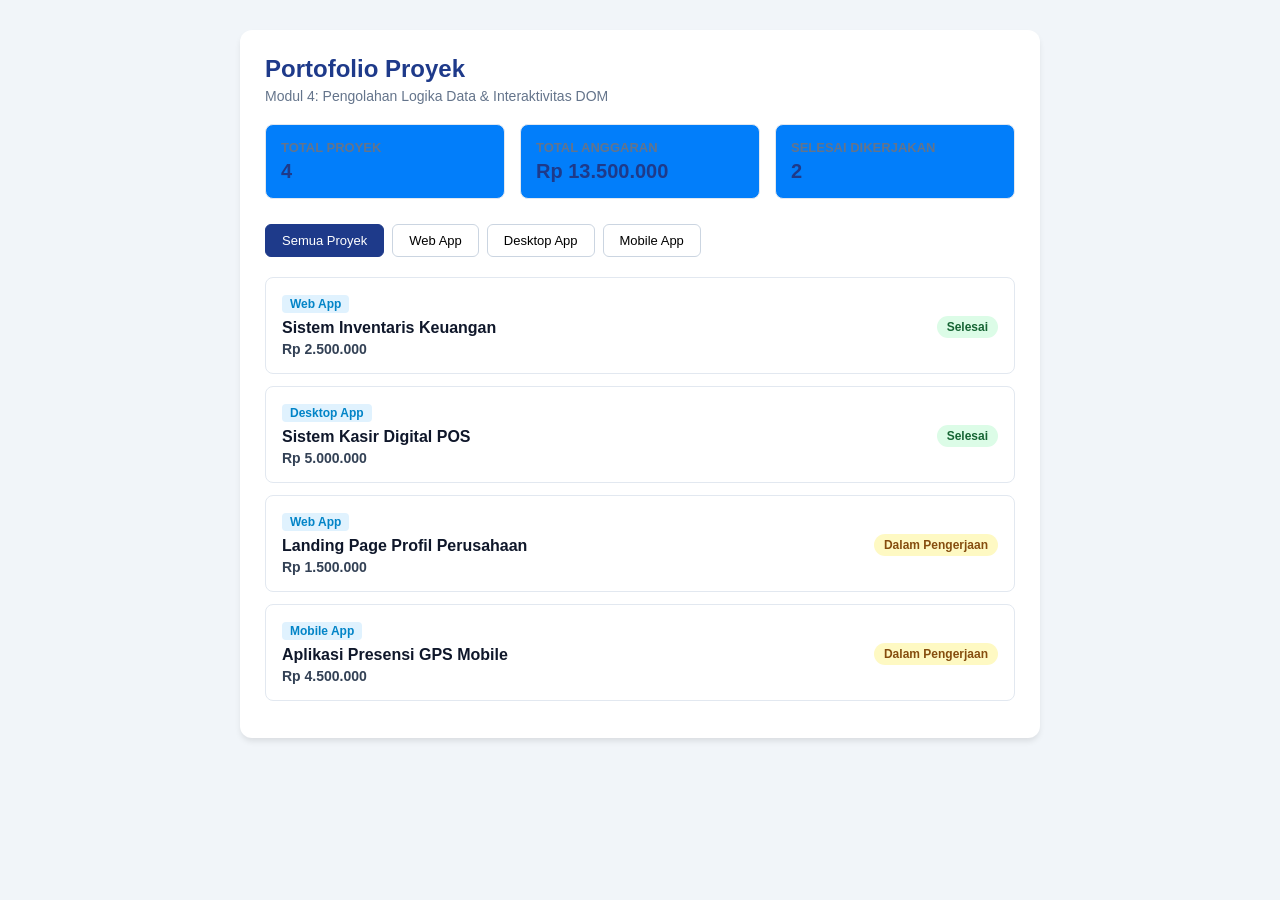
==== pertemuan4/index.html @ 48ae0922 "menyelesaikan praktik modul 4 logika javascript dan integrasi DOM" ====
<!doctype html>
<html lang="id">
  <head>
    <meta charset="UTF-8" />
    <meta name="viewport" content="width=device-width, initial-scale=1.0" />
    <title>Dashboard Portofolio Proyek - Modul 4</title>
    <style>
      * {
        box-sizing: border-box;
        margin: 0;
        padding: 0;
        font-family: "Segoe UI", Tahoma, Geneva, sans-serif;
      }
      body {
        background-color: #f1f5f9;
        color: #0f172a;
        padding: 30px 15px;
      }
      .container {
        max-width: 800px;
        margin: 0 auto;
        background: #ffffff;
        border-radius: 12px;
        padding: 25px;
        box-shadow: 0 4px 6px -1px rgba(0, 0, 0, 0.1);
      }
      h1 {
        color: #1e3a8a;
        font-size: 24px;
        margin-bottom: 5px;
      }
      p.subtitle {
        color: #64748b;
        margin-bottom: 20px;
        font-size: 14px;
      }
      .stats-grid {
        display: grid;
        grid-template-columns: repeat(auto-fit, minmax(200px, 1fr));
        gap: 15px;
        margin-bottom: 25px;
      }
      .stat-card {
        background: #027efa;
        border: 1px solid #e2e8f0;
        border-radius: 8px;
        padding: 15px;
        textalign: center;
      }
      .stat-card h3 {
        font-size: 13px;
        color: #64748b;
        text-transform: uppercase;
        margin-bottom: 5px;
      }
      .stat-card p {
        font-size: 20px;
        font-weight: bold;
        color: #1e3a8a;
      }
      .filter-group {
        display: flex;
        gap: 8px;
        margin-bottom: 20px;
        flex-wrap: wrap;
      }
      .btn-filter {
        padding: 8px 16px;
        border: 1px solid #cbd5e1;
        background: #ffffff;
        border-radius: 6px;
        cursor: pointer;
        font-size: 13px;
        font-weight: 500;
        transition: all 0.2s;
      }
      .btn-filter.active,
      .btn-filter:hover {
        background: #1e3a8a;
        color: #ffffff;
        border-color: #1e3a8a;
      }
      .project-card {
        border: 1px solid #e2e8f0;
        border-radius: 8px;
        padding: 16px;
        margin-bottom: 12px;
        display: flex;
        justify-content: space-between;
        align-items: center;
        background: #ffffff;
        transition: transform 0.15s ease;
      }
      .project-card:hover {
        transform: translateY(-2px);
        box-shadow: 0 4px 6px rgba(0, 0, 0, 0.05);
      }
      .project-info h4 {
        font-size: 16px;
        color: #0f172a;
        margin-bottom: 4px;
      }
      .project-category {
        display: inline-block;
        font-size: 12px;
        color: #0284c7;
        background: #e0f2fe;
        padding: 2px 8px;
        border-radius: 4px;
        margin-bottom: 6px;
        font-weight: 600;
      }
      .project-budget {
        font-size: 14px;
        color: #334155;
        font-weight: 600;
      }
      .badge {
        padding: 4px 10px;
        border-radius: 20px;
        font-size: 12px;
        font-weight: 600;
      }
      .badge-success {
        background: #dcfce7;
        color: #166534;
      }
      .badge-pending {
        background: #fef9c3;
        color: #854d0e;
      }
    </style>
  </head>
  <body>
    <div class="container">
      <h1>Portofolio Proyek</h1>
      <p class="subtitle">
        Modul 4: Pengolahan Logika Data & Interaktivitas DOM
      </p>
      <!-- Kartu Ringkasan Statistik -->
      <div class="stats-grid">
        <div class="stat-card">
          <h3>Total Proyek</h3>
          <p id="stat-total-projects">0</p>
        </div>
        <div class="stat-card">
          <h3>Total Anggaran</h3>
          <p id="stat-total-budget">Rp 0</p>
        </div>
        <div class="stat-card">
          <h3>Selesai Dikerjakan</h3>
          <p id="stat-completed-projects">0</p>
        </div>
      </div>
      <!-- Tombol Filter Kategori -->
      <div class="filter-group">
        <button class="btn-filter active" data-category="Semua">
          Semua Proyek
        </button>
        <button class="btn-filter" data-category="Web App">Web App</button>
        <button class="btn-filter" data-category="Desktop App">
          Desktop App
        </button>
        <button class="btn-filter" data-category="Mobile App">
          Mobile App
        </button>
      </div>
      <!-- Kontainer Daftar Proyek -->
      <div id="project-list"></div>
    </div>
    <script src="main.js"></script>
  </body>
</html>
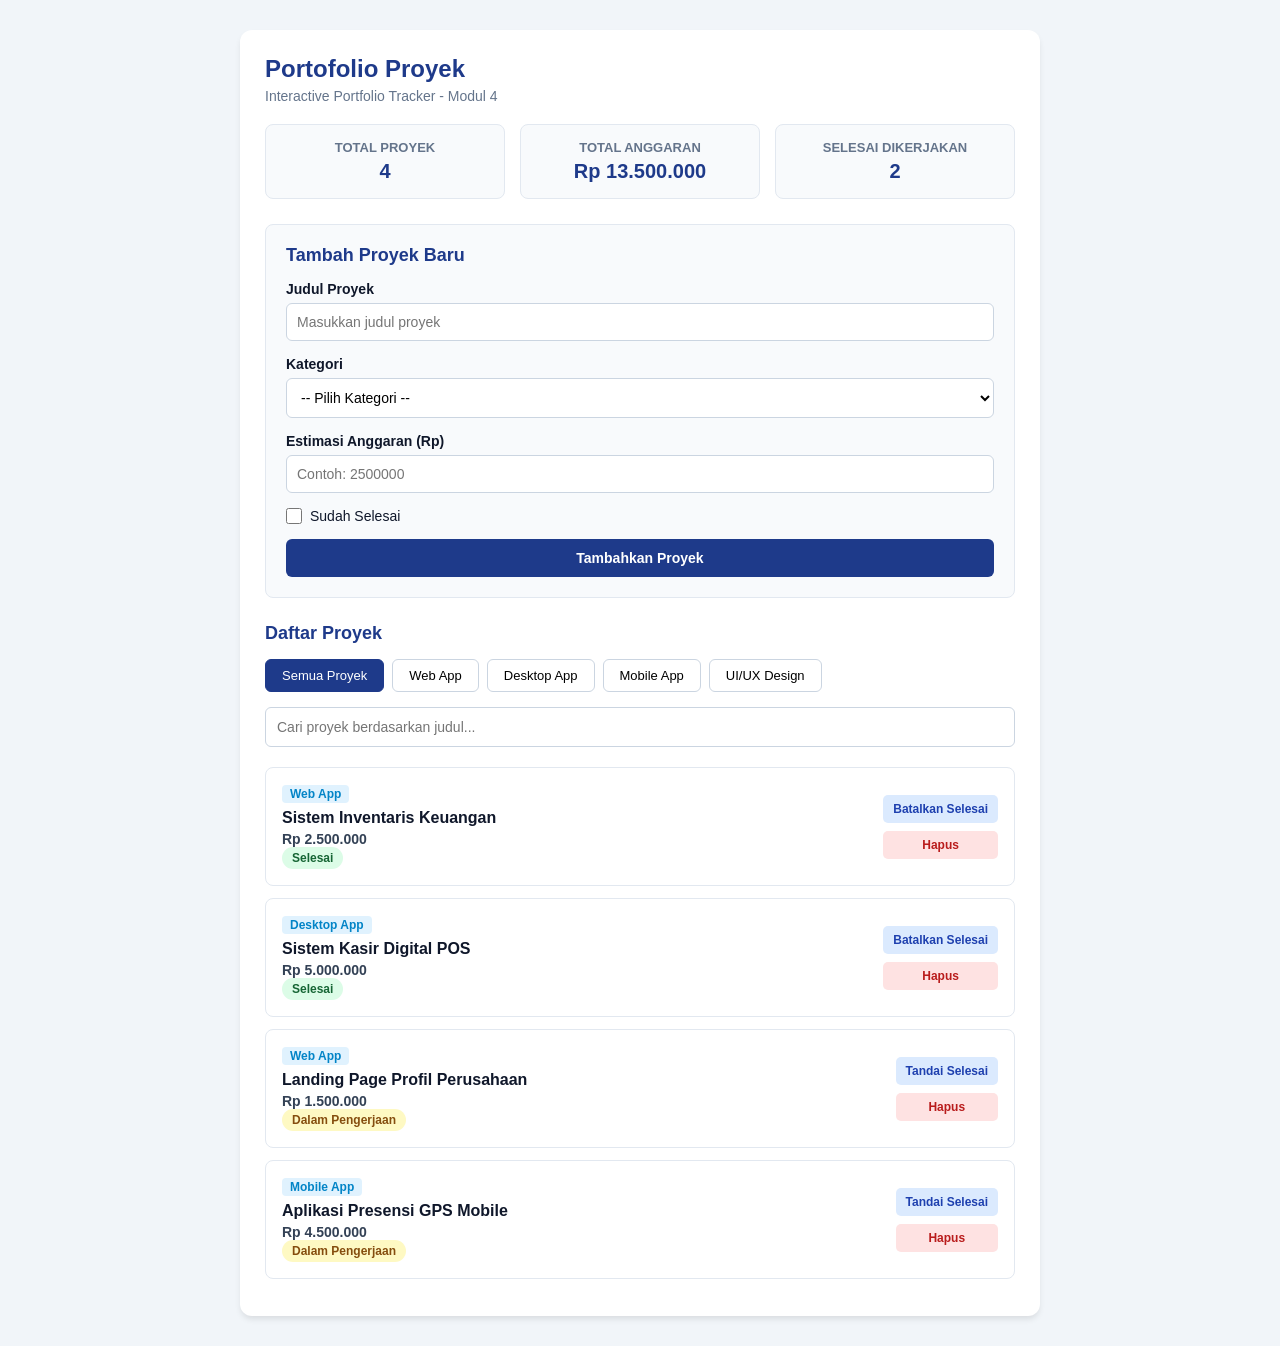
==== commit 7333c542: "pertemuan-4" ====
--- a/pertemuan4/index.html
+++ b/pertemuan4/index.html
@@ -3,7 +3,8 @@
   <head>
     <meta charset="UTF-8" />
     <meta name="viewport" content="width=device-width, initial-scale=1.0" />
-    <title>Dashboard Portofolio Proyek - Modul 4</title>
+    <title>Interactive Portfolio Tracker</title>
+
     <style>
       * {
         box-sizing: border-box;
@@ -11,11 +12,13 @@
         padding: 0;
         font-family: "Segoe UI", Tahoma, Geneva, sans-serif;
       }
+
       body {
         background-color: #f1f5f9;
         color: #0f172a;
         padding: 30px 15px;
       }
+
       .container {
         max-width: 800px;
         margin: 0 auto;
@@ -24,46 +27,124 @@
         padding: 25px;
         box-shadow: 0 4px 6px -1px rgba(0, 0, 0, 0.1);
       }
+
       h1 {
         color: #1e3a8a;
         font-size: 24px;
         margin-bottom: 5px;
       }
-      p.subtitle {
+
+      .subtitle {
         color: #64748b;
         margin-bottom: 20px;
         font-size: 14px;
       }
+
+      h2 {
+        font-size: 18px;
+        color: #1e3a8a;
+        margin-bottom: 15px;
+      }
+
       .stats-grid {
         display: grid;
-        grid-template-columns: repeat(auto-fit, minmax(200px, 1fr));
+        grid-template-columns: repeat(auto-fit, minmax(180px, 1fr));
         gap: 15px;
         margin-bottom: 25px;
       }
+
       .stat-card {
-        background: #027efa;
+        background: #f8fafc;
         border: 1px solid #e2e8f0;
         border-radius: 8px;
         padding: 15px;
-        textalign: center;
-      }
+        text-align: center;
+      }
+
       .stat-card h3 {
         font-size: 13px;
         color: #64748b;
         text-transform: uppercase;
         margin-bottom: 5px;
       }
+
       .stat-card p {
         font-size: 20px;
         font-weight: bold;
         color: #1e3a8a;
       }
+
+      .form-section {
+        background: #f8fafc;
+        border: 1px solid #e2e8f0;
+        border-radius: 8px;
+        padding: 20px;
+        margin-bottom: 25px;
+      }
+
+      .form-group {
+        margin-bottom: 15px;
+      }
+
+      .form-group label {
+        display: block;
+        margin-bottom: 6px;
+        font-size: 14px;
+        font-weight: 600;
+      }
+
+      .form-group input,
+      .form-group select {
+        width: 100%;
+        padding: 10px;
+        border: 1px solid #cbd5e1;
+        border-radius: 6px;
+        font-size: 14px;
+        background: #ffffff;
+      }
+
+      .form-group input:focus,
+      .form-group select:focus {
+        outline: 2px solid #93c5fd;
+        border-color: #2563eb;
+      }
+
+      .checkbox-group {
+        display: flex;
+        align-items: center;
+        gap: 8px;
+        margin-bottom: 15px;
+        font-size: 14px;
+      }
+
+      .checkbox-group input {
+        width: 16px;
+        height: 16px;
+      }
+
+      .btn-primary {
+        width: 100%;
+        padding: 11px;
+        background: #1e3a8a;
+        color: white;
+        border: none;
+        border-radius: 6px;
+        font-size: 14px;
+        font-weight: 600;
+        cursor: pointer;
+      }
+
+      .btn-primary:hover {
+        background: #1d4ed8;
+      }
+
       .filter-group {
         display: flex;
         gap: 8px;
-        margin-bottom: 20px;
+        margin-bottom: 15px;
         flex-wrap: wrap;
       }
+
       .btn-filter {
         padding: 8px 16px;
         border: 1px solid #cbd5e1;
@@ -74,12 +155,26 @@
         font-weight: 500;
         transition: all 0.2s;
       }
+
       .btn-filter.active,
       .btn-filter:hover {
         background: #1e3a8a;
         color: #ffffff;
         border-color: #1e3a8a;
       }
+
+      .search-group {
+        margin-bottom: 20px;
+      }
+
+      .search-group input {
+        width: 100%;
+        padding: 11px;
+        border: 1px solid #cbd5e1;
+        border-radius: 6px;
+        font-size: 14px;
+      }
+
       .project-card {
         border: 1px solid #e2e8f0;
         border-radius: 8px;
@@ -88,18 +183,27 @@
         display: flex;
         justify-content: space-between;
         align-items: center;
+        gap: 15px;
         background: #ffffff;
         transition: transform 0.15s ease;
       }
+
       .project-card:hover {
         transform: translateY(-2px);
         box-shadow: 0 4px 6px rgba(0, 0, 0, 0.05);
       }
+
+      .project-info {
+        min-width: 0;
+      }
+
       .project-info h4 {
         font-size: 16px;
         color: #0f172a;
         margin-bottom: 4px;
-      }
+        overflow-wrap: anywhere;
+      }
+
       .project-category {
         display: inline-block;
         font-size: 12px;
@@ -110,64 +214,190 @@
         margin-bottom: 6px;
         font-weight: 600;
       }
+
       .project-budget {
         font-size: 14px;
         color: #334155;
         font-weight: 600;
       }
+
       .badge {
+        display: inline-block;
         padding: 4px 10px;
         border-radius: 20px;
         font-size: 12px;
         font-weight: 600;
-      }
+        white-space: nowrap;
+      }
+
       .badge-success {
         background: #dcfce7;
         color: #166534;
       }
+
       .badge-pending {
         background: #fef9c3;
         color: #854d0e;
       }
+
+      .project-actions {
+        display: flex;
+        flex-direction: column;
+        gap: 8px;
+        flex-shrink: 0;
+      }
+
+      .btn-action {
+        padding: 7px 10px;
+        border: none;
+        border-radius: 5px;
+        cursor: pointer;
+        font-size: 12px;
+        font-weight: 600;
+      }
+
+      .btn-status {
+        background: #dbeafe;
+        color: #1e40af;
+      }
+
+      .btn-delete {
+        background: #fee2e2;
+        color: #b91c1c;
+      }
+
+      .empty-message {
+        text-align: center;
+        color: #64748b;
+        padding: 20px;
+      }
+
+      @media (max-width: 480px) {
+        .container {
+          padding: 18px;
+        }
+
+        .project-card {
+          align-items: flex-start;
+        }
+
+        .project-actions {
+          max-width: 115px;
+        }
+
+        .btn-filter {
+          padding: 8px 10px;
+        }
+      }
     </style>
   </head>
+
   <body>
     <div class="container">
       <h1>Portofolio Proyek</h1>
-      <p class="subtitle">
-        Modul 4: Pengolahan Logika Data & Interaktivitas DOM
-      </p>
+      <p class="subtitle">Interactive Portfolio Tracker - Modul 4</p>
+
       <!-- Kartu Ringkasan Statistik -->
       <div class="stats-grid">
         <div class="stat-card">
           <h3>Total Proyek</h3>
           <p id="stat-total-projects">0</p>
         </div>
+
         <div class="stat-card">
           <h3>Total Anggaran</h3>
           <p id="stat-total-budget">Rp 0</p>
         </div>
+
         <div class="stat-card">
           <h3>Selesai Dikerjakan</h3>
           <p id="stat-completed-projects">0</p>
         </div>
       </div>
-      <!-- Tombol Filter Kategori -->
+
+      <!-- Form Input Proyek Dinamis -->
+      <section class="form-section">
+        <h2>Tambah Proyek Baru</h2>
+
+        <form id="project-form">
+          <div class="form-group">
+            <label for="project-title">Judul Proyek</label>
+            <input
+              type="text"
+              id="project-title"
+              placeholder="Masukkan judul proyek"
+              required />
+          </div>
+
+          <div class="form-group">
+            <label for="project-category">Kategori</label>
+            <select id="project-category" required>
+              <option value="">-- Pilih Kategori --</option>
+              <option value="Web App">Web App</option>
+              <option value="Mobile App">Mobile App</option>
+              <option value="Desktop App">Desktop App</option>
+              <option value="UI/UX Design">UI/UX Design</option>
+            </select>
+          </div>
+
+          <div class="form-group">
+            <label for="project-budget">Estimasi Anggaran (Rp)</label>
+            <input
+              type="number"
+              id="project-budget"
+              placeholder="Contoh: 2500000"
+              min="1"
+              step="1"
+              required />
+          </div>
+
+          <div class="checkbox-group">
+            <input type="checkbox" id="project-completed" />
+            <label for="project-completed">Sudah Selesai</label>
+          </div>
+
+          <button type="submit" class="btn-primary">Tambahkan Proyek</button>
+        </form>
+      </section>
+
+      <!-- Filter Kategori -->
+      <h2>Daftar Proyek</h2>
+
       <div class="filter-group">
-        <button class="btn-filter active" data-category="Semua">
+        <button type="button" class="btn-filter active" data-category="Semua">
           Semua Proyek
         </button>
-        <button class="btn-filter" data-category="Web App">Web App</button>
-        <button class="btn-filter" data-category="Desktop App">
+
+        <button type="button" class="btn-filter" data-category="Web App">
+          Web App
+        </button>
+
+        <button type="button" class="btn-filter" data-category="Desktop App">
           Desktop App
         </button>
-        <button class="btn-filter" data-category="Mobile App">
+
+        <button type="button" class="btn-filter" data-category="Mobile App">
           Mobile App
         </button>
+
+        <button type="button" class="btn-filter" data-category="UI/UX Design">
+          UI/UX Design
+        </button>
       </div>
+
+      <!-- Pencarian Real-Time -->
+      <div class="search-group">
+        <input
+          type="search"
+          id="search-input"
+          placeholder="Cari proyek berdasarkan judul..."
+          aria-label="Cari proyek berdasarkan judul" />
+      </div>
+
       <!-- Kontainer Daftar Proyek -->
       <div id="project-list"></div>
     </div>
+
     <script src="main.js"></script>
   </body>
 </html>
